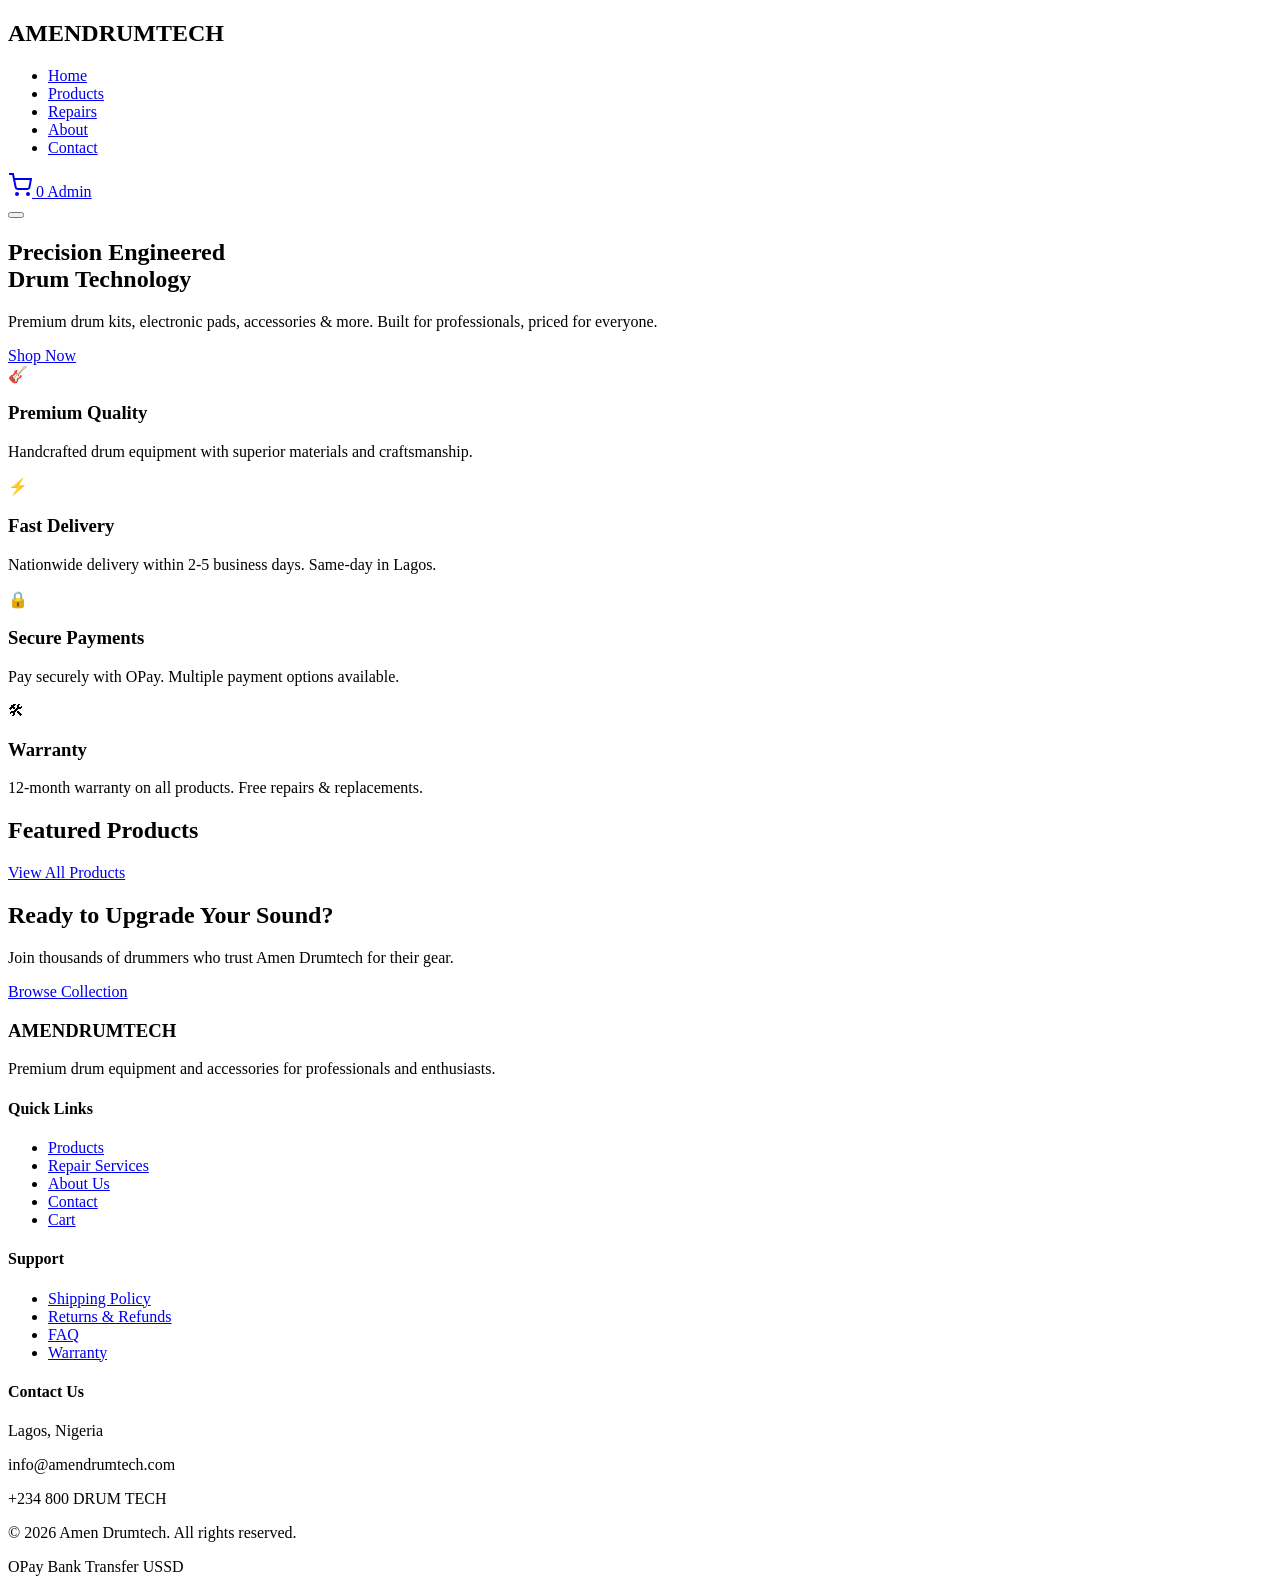
==== index.html @ 668a8f64 "Initial commit - Amen Drumtech e-commerce site with OPay integration" ====
<!DOCTYPE html>
<html lang="en">
<head>
    <meta charset="UTF-8">
    <meta name="viewport" content="width=device-width, initial-scale=1.0">
    <title>Amen Drumtech - Premium Drum Equipment & Accessories</title>
    <link rel="stylesheet" href="css/styles.css">
    <link rel="preconnect" href="https://fonts.googleapis.com">
    <link href="https://fonts.googleapis.com/css2?family=Montserrat:wght@400;600;700;900&family=Inter:wght@300;400;500;600&display=swap" rel="stylesheet">
</head>
<body>
    <header class="header">
        <nav class="nav">
            <div class="nav-brand">
                <h1 class="logo">AMEN<span>DRUMTECH</span></h1>
            </div>
            <ul class="nav-links">
                <li><a href="index.html" class="active">Home</a></li>
                <li><a href="products.html">Products</a></li>
                <li><a href="repairs.html">Repairs</a></li>
                <li><a href="about.html">About</a></li>
                <li><a href="contact.html">Contact</a></li>
            </ul>
            <div class="nav-actions">
                <a href="cart.html" class="cart-icon">
                    <svg width="24" height="24" viewBox="0 0 24 24" fill="none" stroke="currentColor" stroke-width="2">
                        <circle cx="9" cy="21" r="1"/><circle cx="20" cy="21" r="1"/>
                        <path d="M1 1h4l2.68 13.39a2 2 0 0 0 2 1.61h9.72a2 2 0 0 0 2-1.61L23 6H6"/>
                    </svg>
                    <span class="cart-count" id="cart-count">0</span>
                </a>
                <a href="admin/dashboard.html" class="btn-admin">Admin</a>
            </div>
            <button class="mobile-toggle" id="mobile-toggle">
                <span></span><span></span><span></span>
            </button>
        </nav>
    </header>

    <section class="hero">
        <div class="hero-content">
            <h2 class="hero-title">Precision Engineered<br><span>Drum Technology</span></h2>
            <p class="hero-subtitle">Premium drum kits, electronic pads, accessories & more. Built for professionals, priced for everyone.</p>
            <a href="products.html" class="btn btn-primary">Shop Now</a>
        </div>
        <div class="hero-visual">
            <div class="drum-animation">
                <div class="drum-circle"></div>
                <div class="drum-circle delay-1"></div>
                <div class="drum-circle delay-2"></div>
            </div>
        </div>
    </section>

    <section class="features">
        <div class="container">
            <div class="feature-grid">
                <div class="feature-card">
                    <div class="feature-icon">&#127928;</div>
                    <h3>Premium Quality</h3>
                    <p>Handcrafted drum equipment with superior materials and craftsmanship.</p>
                </div>
                <div class="feature-card">
                    <div class="feature-icon">&#9889;</div>
                    <h3>Fast Delivery</h3>
                    <p>Nationwide delivery within 2-5 business days. Same-day in Lagos.</p>
                </div>
                <div class="feature-card">
                    <div class="feature-icon">&#128274;</div>
                    <h3>Secure Payments</h3>
                    <p>Pay securely with OPay. Multiple payment options available.</p>
                </div>
                <div class="feature-card">
                    <div class="feature-icon">&#128736;</div>
                    <h3>Warranty</h3>
                    <p>12-month warranty on all products. Free repairs & replacements.</p>
                </div>
            </div>
        </div>
    </section>

    <section class="featured-products">
        <div class="container">
            <h2 class="section-title">Featured Products</h2>
            <div class="product-grid" id="featured-products">
                <!-- Products loaded via JS -->
            </div>
            <div class="text-center">
                <a href="products.html" class="btn btn-outline">View All Products</a>
            </div>
        </div>
    </section>

    <section class="cta-section">
        <div class="container">
            <h2>Ready to Upgrade Your Sound?</h2>
            <p>Join thousands of drummers who trust Amen Drumtech for their gear.</p>
            <a href="products.html" class="btn btn-primary">Browse Collection</a>
        </div>
    </section>

    <footer class="footer">
        <div class="container">
            <div class="footer-grid">
                <div class="footer-brand">
                    <h3 class="logo">AMEN<span>DRUMTECH</span></h3>
                    <p>Premium drum equipment and accessories for professionals and enthusiasts.</p>
                </div>
                <div class="footer-links">
                    <h4>Quick Links</h4>
                    <ul>
                        <li><a href="products.html">Products</a></li>
                        <li><a href="repairs.html">Repair Services</a></li>
                        <li><a href="about.html">About Us</a></li>
                        <li><a href="contact.html">Contact</a></li>
                        <li><a href="cart.html">Cart</a></li>
                    </ul>
                </div>
                <div class="footer-links">
                    <h4>Support</h4>
                    <ul>
                        <li><a href="#">Shipping Policy</a></li>
                        <li><a href="#">Returns & Refunds</a></li>
                        <li><a href="#">FAQ</a></li>
                        <li><a href="#">Warranty</a></li>
                    </ul>
                </div>
                <div class="footer-contact">
                    <h4>Contact Us</h4>
                    <p>Lagos, Nigeria</p>
                    <p>info@amendrumtech.com</p>
                    <p>+234 800 DRUM TECH</p>
                </div>
            </div>
            <div class="footer-bottom">
                <p>&copy; 2026 Amen Drumtech. All rights reserved.</p>
                <div class="payment-badges">
                    <span class="badge">OPay</span>
                    <span class="badge">Bank Transfer</span>
                    <span class="badge">USSD</span>
                </div>
            </div>
        </div>
    </footer>

    <script src="js/products-data.js"></script>
    <script src="js/cart.js"></script>
    <script src="js/app.js"></script>
</body>
</html>
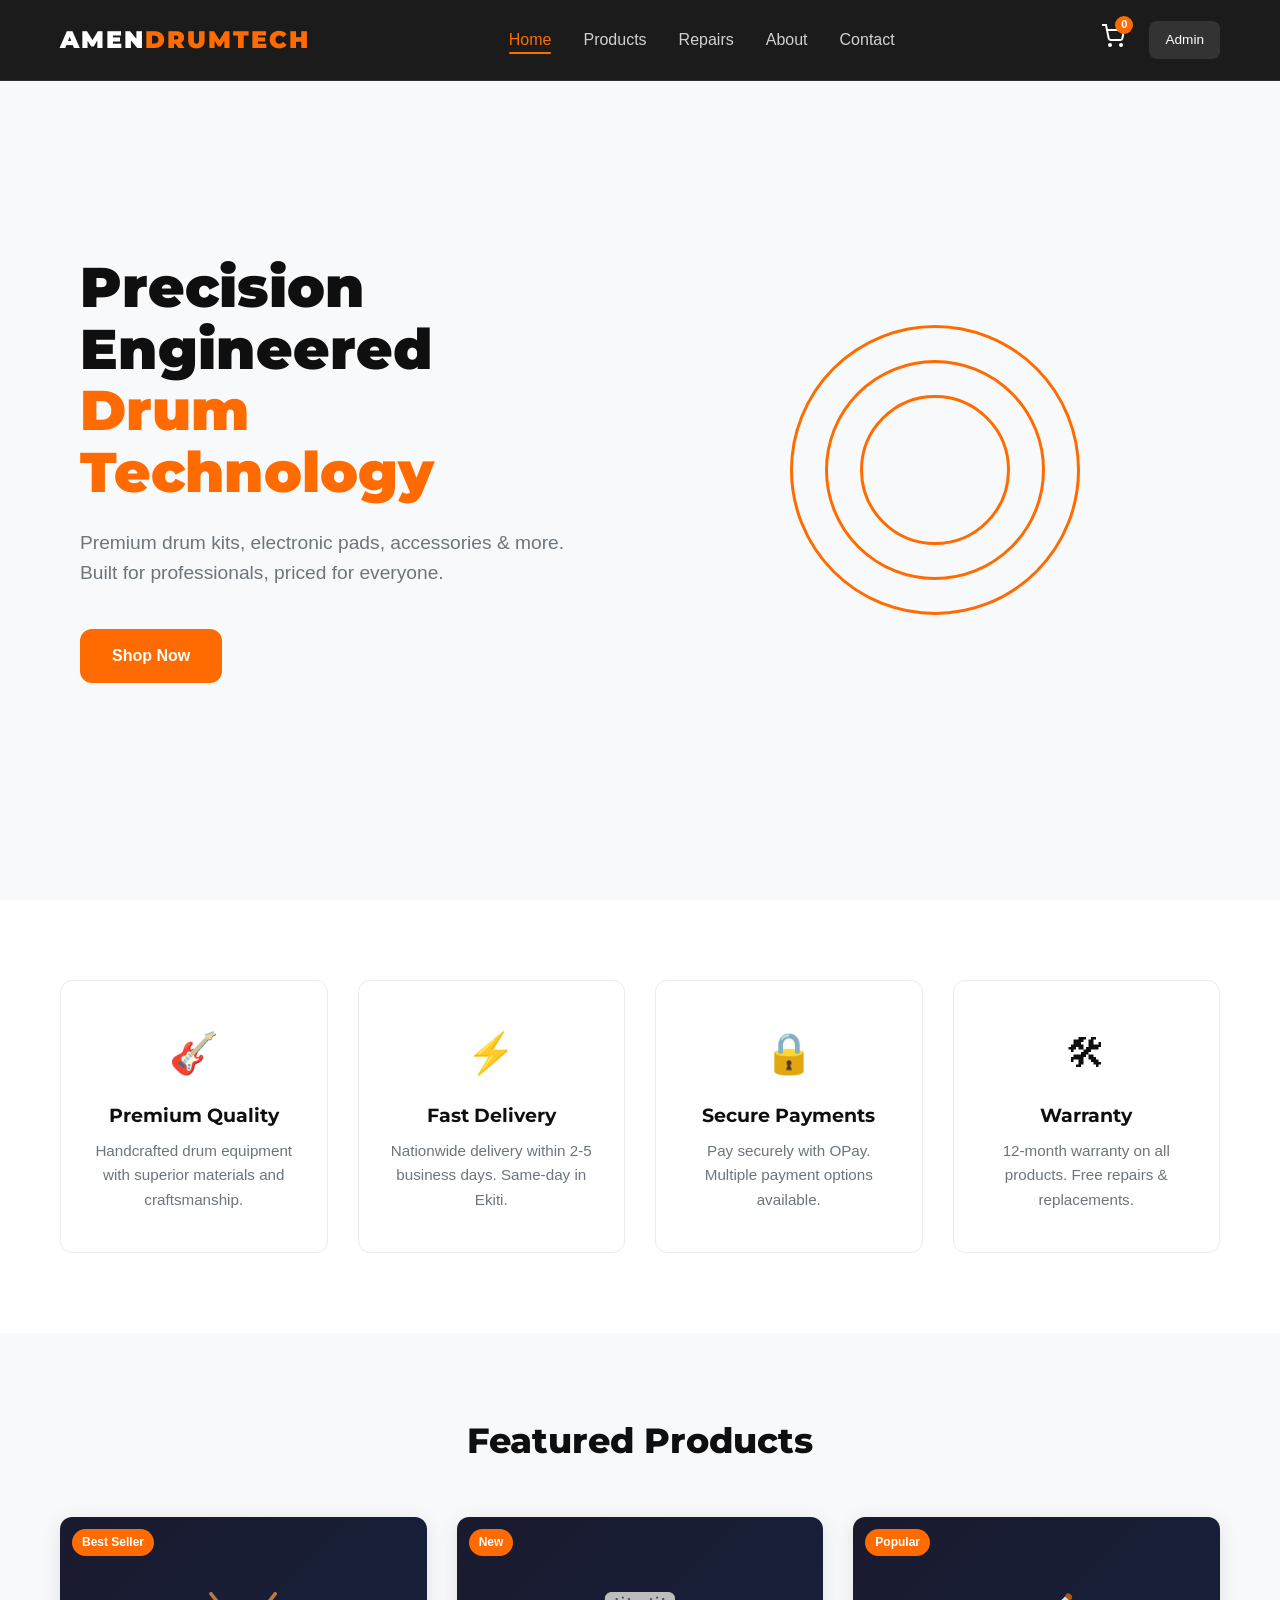
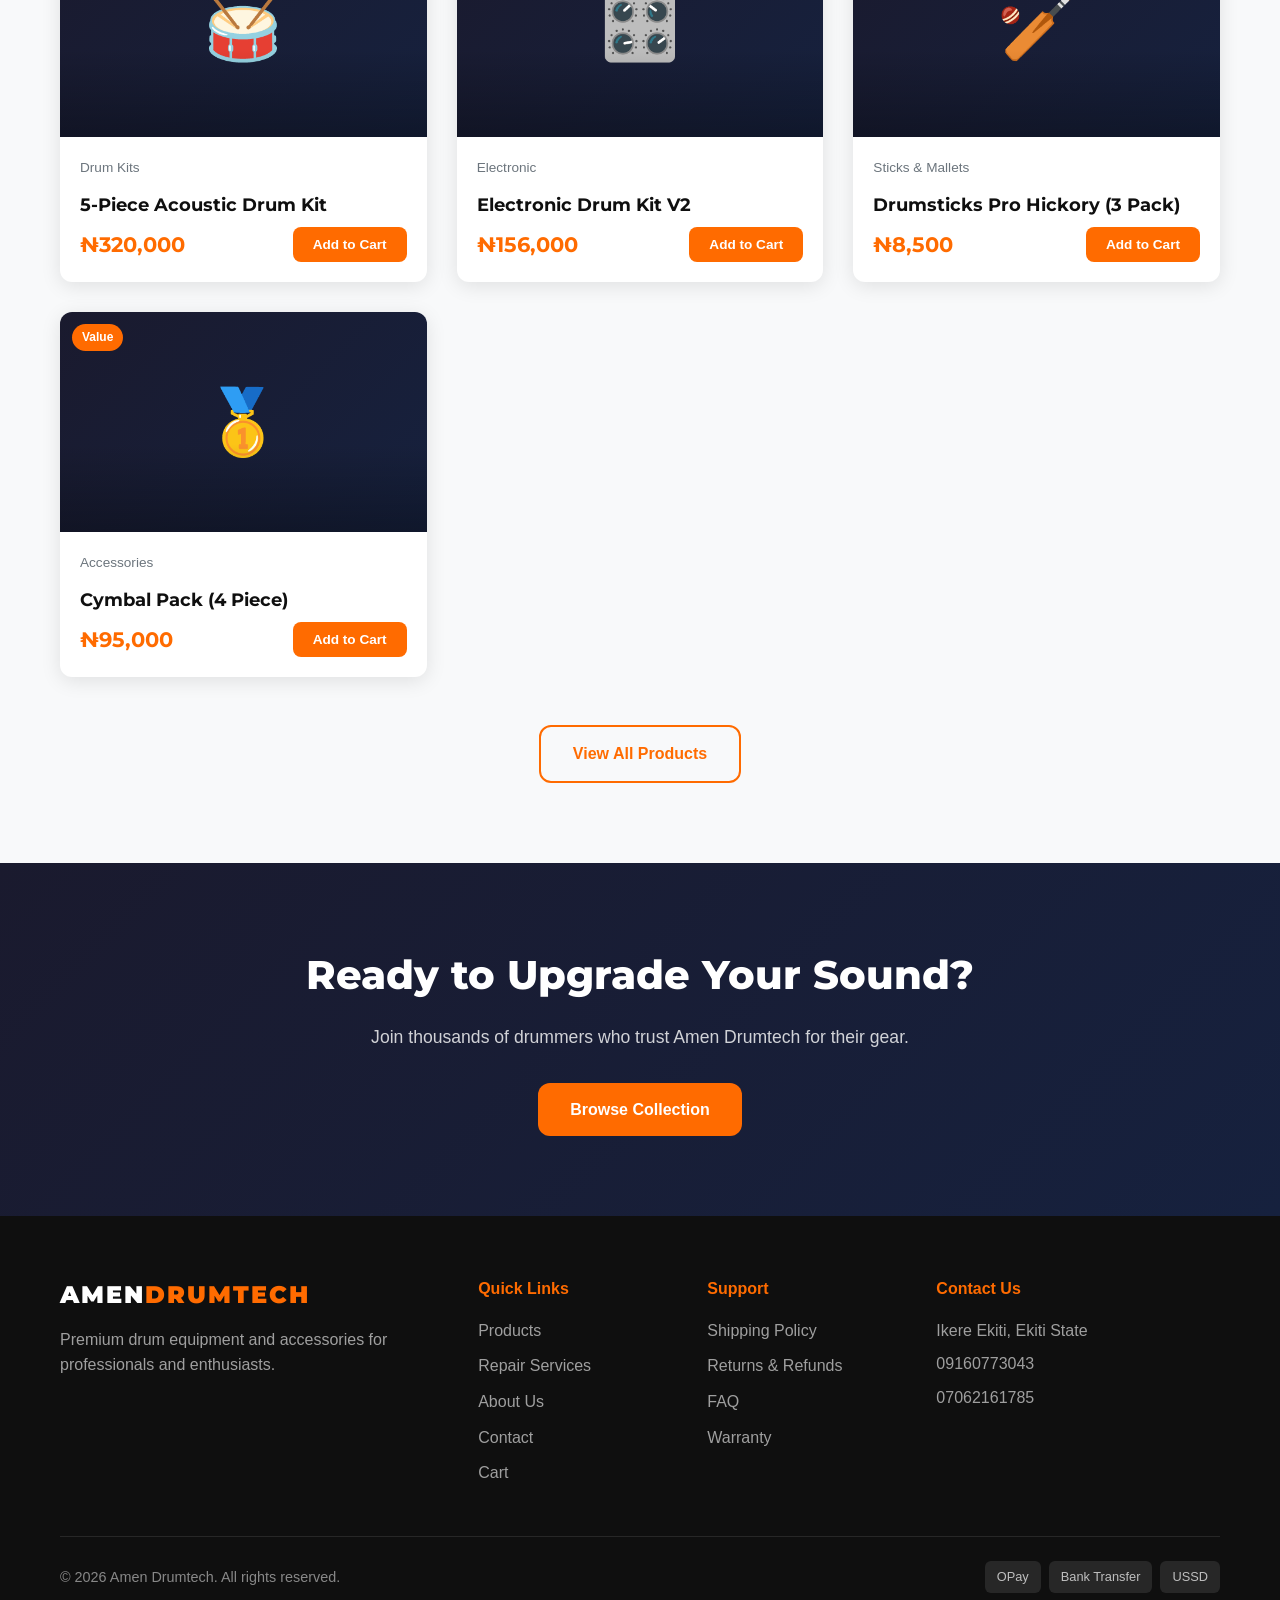
==== commit bc9d0b34: "Update contact info: Ikere Ekiti location, correct phone numbers" ====
--- a/index.html
+++ b/index.html
@@ -63,7 +63,7 @@
                 <div class="feature-card">
                     <div class="feature-icon">&#9889;</div>
                     <h3>Fast Delivery</h3>
-                    <p>Nationwide delivery within 2-5 business days. Same-day in Lagos.</p>
+                    <p>Nationwide delivery within 2-5 business days. Same-day in Ekiti.</p>
                 </div>
                 <div class="feature-card">
                     <div class="feature-icon">&#128274;</div>
@@ -127,9 +127,9 @@
                 </div>
                 <div class="footer-contact">
                     <h4>Contact Us</h4>
-                    <p>Lagos, Nigeria</p>
-                    <p>info@amendrumtech.com</p>
-                    <p>+234 800 DRUM TECH</p>
+                    <p>Ikere Ekiti, Ekiti State</p>
+                    <p>09160773043</p>
+                    <p>07062161785</p>
                 </div>
             </div>
             <div class="footer-bottom">
--- a/css/styles.css
+++ b/css/styles.css
@@ -0,0 +1,1403 @@
+/* ===== RESET & BASE ===== */
+*, *::before, *::after {
+    margin: 0;
+    padding: 0;
+    box-sizing: border-box;
+}
+
+:root {
+    --primary: #ff6b00;
+    --primary-dark: #e55d00;
+    --secondary: #1a1a2e;
+    --accent: #16213e;
+    --dark: #0f0f0f;
+    --light: #f8f9fa;
+    --gray: #6c757d;
+    --gray-light: #e9ecef;
+    --success: #28a745;
+    --warning: #ffc107;
+    --danger: #dc3545;
+    --radius: 12px;
+    --shadow: 0 4px 20px rgba(0,0,0,0.1);
+    --shadow-lg: 0 10px 40px rgba(0,0,0,0.15);
+    --transition: all 0.3s ease;
+}
+
+body {
+    font-family: 'Inter', sans-serif;
+    color: var(--dark);
+    background: var(--light);
+    line-height: 1.6;
+    overflow-x: hidden;
+}
+
+a {
+    text-decoration: none;
+    color: inherit;
+}
+
+ul { list-style: none; }
+
+.container {
+    max-width: 1200px;
+    margin: 0 auto;
+    padding: 0 20px;
+}
+
+.text-center { text-align: center; }
+
+/* ===== BUTTONS ===== */
+.btn {
+    display: inline-block;
+    padding: 14px 32px;
+    border-radius: var(--radius);
+    font-weight: 600;
+    font-size: 1rem;
+    cursor: pointer;
+    transition: var(--transition);
+    border: none;
+    text-align: center;
+}
+
+.btn-primary {
+    background: var(--primary);
+    color: white;
+}
+
+.btn-primary:hover {
+    background: var(--primary-dark);
+    transform: translateY(-2px);
+    box-shadow: 0 6px 20px rgba(255, 107, 0, 0.4);
+}
+
+.btn-outline {
+    background: transparent;
+    border: 2px solid var(--primary);
+    color: var(--primary);
+}
+
+.btn-outline:hover {
+    background: var(--primary);
+    color: white;
+}
+
+.btn-full { width: 100%; }
+
+.btn-sm {
+    padding: 8px 16px;
+    font-size: 0.85rem;
+}
+
+/* ===== HEADER & NAV ===== */
+.header {
+    position: fixed;
+    top: 0;
+    left: 0;
+    right: 0;
+    z-index: 1000;
+    background: rgba(15, 15, 15, 0.95);
+    backdrop-filter: blur(10px);
+    border-bottom: 1px solid rgba(255,255,255,0.1);
+}
+
+.nav {
+    max-width: 1200px;
+    margin: 0 auto;
+    padding: 16px 20px;
+    display: flex;
+    align-items: center;
+    justify-content: space-between;
+}
+
+.logo {
+    font-family: 'Montserrat', sans-serif;
+    font-weight: 900;
+    font-size: 1.5rem;
+    color: white;
+    letter-spacing: 2px;
+}
+
+.logo span {
+    color: var(--primary);
+}
+
+.logo a {
+    color: white;
+}
+
+.logo a span {
+    color: var(--primary);
+}
+
+.nav-links {
+    display: flex;
+    gap: 32px;
+}
+
+.nav-links a {
+    color: rgba(255,255,255,0.8);
+    font-weight: 500;
+    transition: var(--transition);
+    position: relative;
+}
+
+.nav-links a:hover,
+.nav-links a.active {
+    color: var(--primary);
+}
+
+.nav-links a.active::after {
+    content: '';
+    position: absolute;
+    bottom: -6px;
+    left: 0;
+    right: 0;
+    height: 2px;
+    background: var(--primary);
+    border-radius: 2px;
+}
+
+.nav-actions {
+    display: flex;
+    align-items: center;
+    gap: 16px;
+}
+
+.cart-icon {
+    position: relative;
+    color: white;
+    padding: 8px;
+    transition: var(--transition);
+}
+
+.cart-icon:hover { color: var(--primary); }
+
+.cart-count {
+    position: absolute;
+    top: 0;
+    right: 0;
+    background: var(--primary);
+    color: white;
+    font-size: 0.7rem;
+    width: 18px;
+    height: 18px;
+    border-radius: 50%;
+    display: flex;
+    align-items: center;
+    justify-content: center;
+    font-weight: 700;
+}
+
+.btn-admin {
+    background: rgba(255,255,255,0.1);
+    color: white;
+    padding: 8px 16px;
+    border-radius: 8px;
+    font-size: 0.85rem;
+    font-weight: 500;
+    transition: var(--transition);
+}
+
+.btn-admin:hover {
+    background: var(--primary);
+}
+
+.mobile-toggle {
+    display: none;
+    flex-direction: column;
+    gap: 5px;
+    background: none;
+    border: none;
+    cursor: pointer;
+}
+
+.mobile-toggle span {
+    width: 25px;
+    height: 2px;
+    background: white;
+    transition: var(--transition);
+}
+
+/* ===== HERO ===== */
+.hero {
+    min-height: 100vh;
+    display: flex;
+    align-items: center;
+    justify-content: space-between;
+    padding: 120px 40px 80px;
+    max-width: 1200px;
+    margin: 0 auto;
+    gap: 60px;
+}
+
+.hero-content {
+    flex: 1;
+}
+
+.hero-title {
+    font-family: 'Montserrat', sans-serif;
+    font-size: 3.5rem;
+    font-weight: 900;
+    line-height: 1.1;
+    margin-bottom: 24px;
+}
+
+.hero-title span {
+    color: var(--primary);
+}
+
+.hero-subtitle {
+    font-size: 1.2rem;
+    color: var(--gray);
+    margin-bottom: 40px;
+    max-width: 500px;
+}
+
+.hero-visual {
+    flex: 1;
+    display: flex;
+    justify-content: center;
+    align-items: center;
+}
+
+.drum-animation {
+    position: relative;
+    width: 300px;
+    height: 300px;
+    display: flex;
+    align-items: center;
+    justify-content: center;
+}
+
+.drum-circle {
+    position: absolute;
+    border: 3px solid var(--primary);
+    border-radius: 50%;
+    animation: pulse 2s ease-in-out infinite;
+}
+
+.drum-circle:nth-child(1) { width: 150px; height: 150px; }
+.drum-circle:nth-child(2) { width: 220px; height: 220px; }
+.drum-circle:nth-child(3) { width: 290px; height: 290px; }
+
+.delay-1 { animation-delay: 0.4s; }
+.delay-2 { animation-delay: 0.8s; }
+
+@keyframes pulse {
+    0%, 100% { opacity: 1; transform: scale(1); }
+    50% { opacity: 0.3; transform: scale(1.05); }
+}
+
+/* ===== FEATURES ===== */
+.features {
+    padding: 80px 0;
+    background: white;
+}
+
+.feature-grid {
+    display: grid;
+    grid-template-columns: repeat(auto-fit, minmax(250px, 1fr));
+    gap: 30px;
+}
+
+.feature-card {
+    text-align: center;
+    padding: 40px 24px;
+    border-radius: var(--radius);
+    transition: var(--transition);
+    border: 1px solid var(--gray-light);
+}
+
+.feature-card:hover {
+    transform: translateY(-5px);
+    box-shadow: var(--shadow);
+}
+
+.feature-icon {
+    font-size: 2.5rem;
+    margin-bottom: 16px;
+}
+
+.feature-card h3 {
+    font-family: 'Montserrat', sans-serif;
+    font-weight: 700;
+    margin-bottom: 8px;
+}
+
+.feature-card p {
+    color: var(--gray);
+    font-size: 0.95rem;
+}
+
+/* ===== PRODUCTS ===== */
+.featured-products,
+.products-section {
+    padding: 80px 0;
+}
+
+.section-title {
+    font-family: 'Montserrat', sans-serif;
+    font-size: 2.2rem;
+    font-weight: 800;
+    text-align: center;
+    margin-bottom: 48px;
+}
+
+.product-grid {
+    display: grid;
+    grid-template-columns: repeat(auto-fill, minmax(280px, 1fr));
+    gap: 30px;
+    margin-bottom: 48px;
+}
+
+.product-card {
+    background: white;
+    border-radius: var(--radius);
+    overflow: hidden;
+    box-shadow: var(--shadow);
+    transition: var(--transition);
+}
+
+.product-card:hover {
+    transform: translateY(-5px);
+    box-shadow: var(--shadow-lg);
+}
+
+.product-image {
+    height: 220px;
+    background: linear-gradient(135deg, var(--secondary), var(--accent));
+    display: flex;
+    align-items: center;
+    justify-content: center;
+    font-size: 4rem;
+    position: relative;
+    overflow: hidden;
+}
+
+.product-image::after {
+    content: '';
+    position: absolute;
+    top: 0;
+    left: 0;
+    right: 0;
+    bottom: 0;
+    background: linear-gradient(to bottom, transparent 60%, rgba(0,0,0,0.3));
+}
+
+.product-badge {
+    position: absolute;
+    top: 12px;
+    left: 12px;
+    background: var(--primary);
+    color: white;
+    padding: 4px 10px;
+    border-radius: 20px;
+    font-size: 0.75rem;
+    font-weight: 600;
+    z-index: 1;
+}
+
+.product-info {
+    padding: 20px;
+}
+
+.product-info h3 {
+    font-family: 'Montserrat', sans-serif;
+    font-weight: 700;
+    font-size: 1.1rem;
+    margin-bottom: 8px;
+}
+
+.product-info .category {
+    color: var(--gray);
+    font-size: 0.85rem;
+    margin-bottom: 12px;
+}
+
+.product-price {
+    display: flex;
+    align-items: center;
+    justify-content: space-between;
+}
+
+.price {
+    font-family: 'Montserrat', sans-serif;
+    font-weight: 700;
+    font-size: 1.3rem;
+    color: var(--primary);
+}
+
+.btn-add-cart {
+    background: var(--primary);
+    color: white;
+    border: none;
+    padding: 10px 20px;
+    border-radius: 8px;
+    font-weight: 600;
+    cursor: pointer;
+    transition: var(--transition);
+    font-size: 0.85rem;
+}
+
+.btn-add-cart:hover {
+    background: var(--primary-dark);
+    transform: scale(1.05);
+}
+
+/* ===== FILTERS ===== */
+.products-filter {
+    display: flex;
+    justify-content: center;
+    gap: 12px;
+    margin-bottom: 40px;
+    flex-wrap: wrap;
+}
+
+.filter-btn {
+    padding: 10px 24px;
+    border: 2px solid var(--gray-light);
+    background: white;
+    border-radius: 30px;
+    font-weight: 500;
+    cursor: pointer;
+    transition: var(--transition);
+}
+
+.filter-btn.active,
+.filter-btn:hover {
+    border-color: var(--primary);
+    background: var(--primary);
+    color: white;
+}
+
+/* ===== CTA ===== */
+.cta-section {
+    background: linear-gradient(135deg, var(--secondary), var(--accent));
+    padding: 80px 0;
+    text-align: center;
+    color: white;
+}
+
+.cta-section h2 {
+    font-family: 'Montserrat', sans-serif;
+    font-size: 2.5rem;
+    font-weight: 800;
+    margin-bottom: 16px;
+}
+
+.cta-section p {
+    font-size: 1.1rem;
+    opacity: 0.8;
+    margin-bottom: 32px;
+}
+
+/* ===== PAGE HEADER ===== */
+.page-header {
+    background: var(--secondary);
+    padding: 120px 20px 60px;
+    text-align: center;
+    color: white;
+}
+
+.page-header h2 {
+    font-family: 'Montserrat', sans-serif;
+    font-size: 2.5rem;
+    font-weight: 800;
+}
+
+.page-header p {
+    opacity: 0.7;
+    margin-top: 8px;
+}
+
+/* ===== CART ===== */
+.cart-section {
+    padding: 60px 0;
+}
+
+.cart-layout {
+    display: grid;
+    grid-template-columns: 1fr 380px;
+    gap: 40px;
+    align-items: start;
+}
+
+.cart-items {
+    background: white;
+    border-radius: var(--radius);
+    padding: 24px;
+    box-shadow: var(--shadow);
+}
+
+.cart-item {
+    display: flex;
+    align-items: center;
+    gap: 20px;
+    padding: 20px 0;
+    border-bottom: 1px solid var(--gray-light);
+}
+
+.cart-item:last-child { border-bottom: none; }
+
+.cart-item-image {
+    width: 80px;
+    height: 80px;
+    background: linear-gradient(135deg, var(--secondary), var(--accent));
+    border-radius: 10px;
+    display: flex;
+    align-items: center;
+    justify-content: center;
+    font-size: 2rem;
+    flex-shrink: 0;
+}
+
+.cart-item-info {
+    flex: 1;
+}
+
+.cart-item-info h4 {
+    font-family: 'Montserrat', sans-serif;
+    font-weight: 700;
+    margin-bottom: 4px;
+}
+
+.cart-item-info .item-price {
+    color: var(--primary);
+    font-weight: 600;
+}
+
+.cart-item-qty {
+    display: flex;
+    align-items: center;
+    gap: 12px;
+}
+
+.qty-btn {
+    width: 32px;
+    height: 32px;
+    border: 1px solid var(--gray-light);
+    background: white;
+    border-radius: 8px;
+    cursor: pointer;
+    font-weight: 700;
+    font-size: 1.1rem;
+    transition: var(--transition);
+}
+
+.qty-btn:hover {
+    border-color: var(--primary);
+    color: var(--primary);
+}
+
+.cart-item-remove {
+    background: none;
+    border: none;
+    color: var(--danger);
+    cursor: pointer;
+    font-size: 1.2rem;
+    padding: 8px;
+    transition: var(--transition);
+}
+
+.cart-item-remove:hover { transform: scale(1.2); }
+
+.empty-cart {
+    text-align: center;
+    padding: 60px 20px;
+}
+
+.empty-cart p {
+    font-size: 1.2rem;
+    color: var(--gray);
+    margin-bottom: 24px;
+}
+
+.cart-summary {
+    background: white;
+    border-radius: var(--radius);
+    padding: 30px;
+    box-shadow: var(--shadow);
+    position: sticky;
+    top: 100px;
+}
+
+.cart-summary h3 {
+    font-family: 'Montserrat', sans-serif;
+    font-weight: 700;
+    margin-bottom: 24px;
+    font-size: 1.2rem;
+}
+
+.summary-row {
+    display: flex;
+    justify-content: space-between;
+    margin-bottom: 16px;
+    font-size: 1rem;
+}
+
+.summary-row.total {
+    border-top: 2px solid var(--gray-light);
+    padding-top: 16px;
+    margin-top: 16px;
+    font-weight: 700;
+    font-size: 1.2rem;
+}
+
+.secure-text {
+    text-align: center;
+    font-size: 0.8rem;
+    color: var(--gray);
+    margin-top: 12px;
+}
+
+/* ===== MODAL ===== */
+.modal-overlay {
+    position: fixed;
+    top: 0;
+    left: 0;
+    right: 0;
+    bottom: 0;
+    background: rgba(0,0,0,0.6);
+    backdrop-filter: blur(4px);
+    z-index: 2000;
+    display: flex;
+    align-items: center;
+    justify-content: center;
+    padding: 20px;
+}
+
+.modal {
+    background: white;
+    border-radius: var(--radius);
+    width: 100%;
+    max-width: 480px;
+    max-height: 90vh;
+    overflow-y: auto;
+    box-shadow: var(--shadow-lg);
+}
+
+.modal-header {
+    display: flex;
+    justify-content: space-between;
+    align-items: center;
+    padding: 24px 24px 0;
+}
+
+.modal-header h3 {
+    font-family: 'Montserrat', sans-serif;
+    font-weight: 700;
+}
+
+.modal-close {
+    background: none;
+    border: none;
+    font-size: 1.8rem;
+    cursor: pointer;
+    color: var(--gray);
+    transition: var(--transition);
+}
+
+.modal-close:hover { color: var(--dark); }
+
+.modal-body {
+    padding: 24px;
+}
+
+/* ===== FORMS ===== */
+.form-group {
+    margin-bottom: 16px;
+}
+
+.form-group label {
+    display: block;
+    font-weight: 500;
+    margin-bottom: 6px;
+    font-size: 0.9rem;
+}
+
+.form-group input,
+.form-group textarea,
+.form-group select {
+    width: 100%;
+    padding: 12px 16px;
+    border: 1px solid var(--gray-light);
+    border-radius: 8px;
+    font-size: 1rem;
+    font-family: inherit;
+    transition: var(--transition);
+}
+
+.form-group input:focus,
+.form-group textarea:focus,
+.form-group select:focus {
+    outline: none;
+    border-color: var(--primary);
+    box-shadow: 0 0 0 3px rgba(255, 107, 0, 0.1);
+}
+
+.form-group textarea { resize: vertical; min-height: 80px; }
+
+.payment-total {
+    display: flex;
+    justify-content: space-between;
+    align-items: center;
+    font-size: 1.3rem;
+    font-weight: 700;
+    padding: 16px 0;
+    margin-bottom: 16px;
+    border-top: 2px solid var(--gray-light);
+}
+
+.payment-methods {
+    text-align: center;
+    margin-top: 16px;
+    font-size: 0.85rem;
+    color: var(--gray);
+}
+
+.spinner {
+    width: 48px;
+    height: 48px;
+    border: 4px solid var(--gray-light);
+    border-top-color: var(--primary);
+    border-radius: 50%;
+    animation: spin 1s linear infinite;
+    margin: 40px auto 20px;
+}
+
+@keyframes spin {
+    to { transform: rotate(360deg); }
+}
+
+.payment-processing,
+.payment-success {
+    text-align: center;
+    padding: 20px;
+}
+
+.success-icon {
+    width: 64px;
+    height: 64px;
+    background: var(--success);
+    color: white;
+    border-radius: 50%;
+    display: flex;
+    align-items: center;
+    justify-content: center;
+    font-size: 2rem;
+    margin: 0 auto 16px;
+}
+
+.order-ref {
+    background: var(--gray-light);
+    padding: 8px 16px;
+    border-radius: 8px;
+    font-size: 0.9rem;
+    margin: 16px 0;
+    display: inline-block;
+}
+
+/* ===== FOOTER ===== */
+.footer {
+    background: var(--dark);
+    color: white;
+    padding: 60px 0 24px;
+}
+
+.footer-grid {
+    display: grid;
+    grid-template-columns: 2fr 1fr 1fr 1.5fr;
+    gap: 40px;
+    margin-bottom: 40px;
+}
+
+.footer-brand p {
+    color: rgba(255,255,255,0.6);
+    margin-top: 12px;
+}
+
+.footer-links h4,
+.footer-contact h4 {
+    font-weight: 600;
+    margin-bottom: 16px;
+    color: var(--primary);
+}
+
+.footer-links li { margin-bottom: 10px; }
+
+.footer-links a {
+    color: rgba(255,255,255,0.6);
+    transition: var(--transition);
+}
+
+.footer-links a:hover { color: var(--primary); }
+
+.footer-contact p {
+    color: rgba(255,255,255,0.6);
+    margin-bottom: 8px;
+}
+
+.footer-bottom {
+    border-top: 1px solid rgba(255,255,255,0.1);
+    padding-top: 24px;
+    display: flex;
+    justify-content: space-between;
+    align-items: center;
+    flex-wrap: wrap;
+    gap: 16px;
+}
+
+.footer-bottom p { color: rgba(255,255,255,0.5); font-size: 0.9rem; }
+
+.payment-badges {
+    display: flex;
+    gap: 8px;
+}
+
+.badge {
+    background: rgba(255,255,255,0.1);
+    padding: 6px 12px;
+    border-radius: 6px;
+    font-size: 0.8rem;
+    color: rgba(255,255,255,0.7);
+}
+
+/* ===== ADMIN ===== */
+.admin-body { background: #f4f5f7; }
+
+.admin-header .nav { padding: 12px 20px; }
+
+.admin-badge {
+    background: var(--primary);
+    color: white;
+    padding: 3px 10px;
+    border-radius: 4px;
+    font-size: 0.7rem;
+    font-weight: 700;
+    margin-left: 12px;
+    text-transform: uppercase;
+}
+
+.admin-content {
+    padding: 100px 0 60px;
+}
+
+.admin-title {
+    font-family: 'Montserrat', sans-serif;
+    font-size: 1.8rem;
+    font-weight: 800;
+    margin-bottom: 32px;
+}
+
+.page-title-row {
+    display: flex;
+    justify-content: space-between;
+    align-items: center;
+    margin-bottom: 32px;
+}
+
+.page-title-row .admin-title { margin-bottom: 0; }
+
+.stats-grid {
+    display: grid;
+    grid-template-columns: repeat(auto-fit, minmax(220px, 1fr));
+    gap: 20px;
+    margin-bottom: 40px;
+}
+
+.stat-card {
+    background: white;
+    border-radius: var(--radius);
+    padding: 24px;
+    display: flex;
+    align-items: center;
+    gap: 16px;
+    box-shadow: var(--shadow);
+}
+
+.stat-icon {
+    width: 50px;
+    height: 50px;
+    border-radius: 12px;
+    display: flex;
+    align-items: center;
+    justify-content: center;
+    font-size: 1.5rem;
+}
+
+.stat-icon.revenue { background: #fff3e0; }
+.stat-icon.orders { background: #e3f2fd; }
+.stat-icon.payouts { background: #e8f5e9; }
+.stat-icon.pending { background: #fce4ec; }
+
+.stat-info h3 {
+    font-family: 'Montserrat', sans-serif;
+    font-weight: 700;
+    font-size: 1.3rem;
+}
+
+.stat-info p {
+    color: var(--gray);
+    font-size: 0.85rem;
+}
+
+.admin-grid {
+    display: grid;
+    grid-template-columns: 1.5fr 1fr;
+    gap: 30px;
+}
+
+.admin-card {
+    background: white;
+    border-radius: var(--radius);
+    padding: 24px;
+    box-shadow: var(--shadow);
+    margin-bottom: 30px;
+}
+
+.admin-card h3 {
+    font-family: 'Montserrat', sans-serif;
+    font-weight: 700;
+    margin-bottom: 16px;
+}
+
+.card-desc {
+    color: var(--gray);
+    font-size: 0.9rem;
+    margin-bottom: 20px;
+}
+
+.admin-table {
+    width: 100%;
+    border-collapse: collapse;
+    margin-bottom: 16px;
+}
+
+.admin-table th,
+.admin-table td {
+    padding: 12px;
+    text-align: left;
+    border-bottom: 1px solid var(--gray-light);
+    font-size: 0.9rem;
+}
+
+.admin-table th {
+    font-weight: 600;
+    color: var(--gray);
+    font-size: 0.8rem;
+    text-transform: uppercase;
+    letter-spacing: 0.5px;
+}
+
+.status {
+    padding: 4px 10px;
+    border-radius: 20px;
+    font-size: 0.75rem;
+    font-weight: 600;
+}
+
+.status.paid { background: #d4edda; color: #155724; }
+.status.processing { background: #fff3cd; color: #856404; }
+.status.pending { background: #f8d7da; color: #721c24; }
+
+.badge-opay {
+    background: #1dc286;
+    color: white;
+    padding: 3px 8px;
+    border-radius: 4px;
+    font-size: 0.75rem;
+    font-weight: 600;
+}
+
+/* ===== PAYOUTS ===== */
+.payout-stats {
+    display: grid;
+    grid-template-columns: repeat(auto-fit, minmax(200px, 1fr));
+    gap: 20px;
+    margin-bottom: 30px;
+}
+
+.pstat {
+    background: white;
+    border-radius: var(--radius);
+    padding: 20px;
+    box-shadow: var(--shadow);
+}
+
+.pstat-label {
+    display: block;
+    font-size: 0.85rem;
+    color: var(--gray);
+    margin-bottom: 6px;
+}
+
+.pstat-value {
+    font-family: 'Montserrat', sans-serif;
+    font-weight: 700;
+    font-size: 1.3rem;
+}
+
+.pstat-value.warning { color: var(--warning); }
+
+.quick-payout-form .form-group { margin-bottom: 12px; }
+
+/* ===== ABOUT & CONTACT ===== */
+.about-section,
+.contact-section {
+    padding: 60px 0;
+}
+
+.about-grid {
+    display: grid;
+    grid-template-columns: 1fr 1fr;
+    gap: 60px;
+    align-items: center;
+}
+
+.about-text h3 {
+    font-family: 'Montserrat', sans-serif;
+    font-weight: 700;
+    font-size: 1.5rem;
+    margin-bottom: 16px;
+}
+
+.about-text p {
+    color: var(--gray);
+    margin-bottom: 12px;
+}
+
+.contact-grid {
+    display: grid;
+    grid-template-columns: 1fr 1fr;
+    gap: 40px;
+}
+
+.contact-form {
+    background: white;
+    padding: 30px;
+    border-radius: var(--radius);
+    box-shadow: var(--shadow);
+}
+
+.contact-info-card {
+    background: var(--secondary);
+    color: white;
+    padding: 30px;
+    border-radius: var(--radius);
+}
+
+.contact-info-card h3 {
+    font-family: 'Montserrat', sans-serif;
+    margin-bottom: 24px;
+}
+
+.contact-info-item {
+    margin-bottom: 20px;
+}
+
+.contact-info-item h4 {
+    color: var(--primary);
+    font-size: 0.9rem;
+    margin-bottom: 4px;
+}
+
+.contact-info-item p {
+    color: rgba(255,255,255,0.7);
+}
+
+/* ===== REPAIR SERVICES ===== */
+.repair-services {
+    padding: 80px 0;
+}
+
+.services-grid {
+    display: grid;
+    grid-template-columns: repeat(auto-fill, minmax(280px, 1fr));
+    gap: 24px;
+}
+
+.service-card {
+    background: white;
+    border-radius: var(--radius);
+    padding: 30px;
+    box-shadow: var(--shadow);
+    transition: var(--transition);
+    border: 1px solid var(--gray-light);
+}
+
+.service-card:hover {
+    transform: translateY(-5px);
+    box-shadow: var(--shadow-lg);
+    border-color: var(--primary);
+}
+
+.service-icon {
+    font-size: 2.5rem;
+    margin-bottom: 16px;
+}
+
+.service-card h3 {
+    font-family: 'Montserrat', sans-serif;
+    font-weight: 700;
+    font-size: 1.1rem;
+    margin-bottom: 10px;
+}
+
+.service-card p {
+    color: var(--gray);
+    font-size: 0.9rem;
+    margin-bottom: 16px;
+    line-height: 1.5;
+}
+
+.service-price {
+    display: flex;
+    justify-content: space-between;
+    align-items: center;
+    margin-bottom: 16px;
+    padding-top: 12px;
+    border-top: 1px solid var(--gray-light);
+}
+
+.service-price .price {
+    font-size: 1.1rem;
+}
+
+.service-time {
+    background: var(--gray-light);
+    padding: 4px 10px;
+    border-radius: 20px;
+    font-size: 0.8rem;
+    color: var(--gray);
+    font-weight: 500;
+}
+
+/* Repair Process */
+.repair-process {
+    padding: 80px 0;
+    background: white;
+}
+
+.process-grid {
+    display: grid;
+    grid-template-columns: repeat(auto-fit, minmax(220px, 1fr));
+    gap: 30px;
+}
+
+.process-step {
+    text-align: center;
+    padding: 30px 20px;
+    position: relative;
+}
+
+.step-number {
+    width: 50px;
+    height: 50px;
+    background: var(--primary);
+    color: white;
+    border-radius: 50%;
+    display: flex;
+    align-items: center;
+    justify-content: center;
+    font-family: 'Montserrat', sans-serif;
+    font-weight: 700;
+    font-size: 1.3rem;
+    margin: 0 auto 16px;
+}
+
+.process-step h3 {
+    font-family: 'Montserrat', sans-serif;
+    font-weight: 700;
+    margin-bottom: 8px;
+}
+
+.process-step p {
+    color: var(--gray);
+    font-size: 0.9rem;
+}
+
+/* Repair Tracking */
+.repair-tracking {
+    padding: 80px 0;
+    background: linear-gradient(135deg, var(--secondary), var(--accent));
+}
+
+.tracking-card {
+    max-width: 600px;
+    margin: 0 auto;
+    text-align: center;
+    color: white;
+}
+
+.tracking-card h2 {
+    font-family: 'Montserrat', sans-serif;
+    font-weight: 800;
+    font-size: 2rem;
+    margin-bottom: 8px;
+}
+
+.tracking-card > p {
+    opacity: 0.7;
+    margin-bottom: 30px;
+}
+
+.tracking-form {
+    display: flex;
+    gap: 12px;
+    margin-bottom: 24px;
+}
+
+.tracking-form input {
+    flex: 1;
+    padding: 14px 20px;
+    border: none;
+    border-radius: var(--radius);
+    font-size: 1rem;
+    font-family: inherit;
+}
+
+.tracking-form input:focus {
+    outline: 2px solid var(--primary);
+}
+
+.tracking-result {
+    background: white;
+    color: var(--dark);
+    border-radius: var(--radius);
+    padding: 24px;
+    text-align: left;
+}
+
+.tracking-status {
+    display: flex;
+    align-items: center;
+    gap: 10px;
+    margin-bottom: 16px;
+    font-weight: 600;
+    font-size: 1.1rem;
+}
+
+.status-dot {
+    width: 12px;
+    height: 12px;
+    border-radius: 50%;
+    background: var(--success);
+}
+
+.status-not-found .status-dot {
+    background: var(--danger);
+}
+
+.tracking-details p {
+    margin-bottom: 8px;
+    font-size: 0.95rem;
+    color: var(--gray);
+}
+
+.tracking-details strong {
+    color: var(--dark);
+}
+
+/* Booking Modal Extras */
+.selected-service {
+    display: flex;
+    justify-content: space-between;
+    align-items: center;
+    background: var(--gray-light);
+    padding: 14px 18px;
+    border-radius: 8px;
+    margin-bottom: 20px;
+    font-weight: 600;
+}
+
+.selected-service span:last-child {
+    color: var(--primary);
+    font-family: 'Montserrat', sans-serif;
+    font-weight: 700;
+}
+
+.summary-details {
+    background: var(--gray-light);
+    padding: 16px;
+    border-radius: 8px;
+    margin-top: 16px;
+}
+
+.summary-details p {
+    margin-bottom: 8px;
+    font-size: 0.9rem;
+}
+
+.summary-details p:last-child {
+    margin-bottom: 0;
+}
+
+/* ===== RESPONSIVE ===== */
+@media (max-width: 768px) {
+    .mobile-toggle { display: flex; }
+
+    .nav-links {
+        display: none;
+        position: absolute;
+        top: 100%;
+        left: 0;
+        right: 0;
+        background: var(--dark);
+        flex-direction: column;
+        padding: 20px;
+        gap: 16px;
+    }
+
+    .nav-links.active { display: flex; }
+
+    .hero {
+        flex-direction: column;
+        text-align: center;
+        padding: 120px 20px 60px;
+    }
+
+    .hero-title { font-size: 2.5rem; }
+    .hero-subtitle { margin: 0 auto 32px; }
+
+    .cart-layout {
+        grid-template-columns: 1fr;
+    }
+
+    .footer-grid {
+        grid-template-columns: 1fr 1fr;
+    }
+
+    .admin-grid {
+        grid-template-columns: 1fr;
+    }
+
+    .about-grid,
+    .contact-grid {
+        grid-template-columns: 1fr;
+    }
+
+    .stats-grid {
+        grid-template-columns: 1fr 1fr;
+    }
+}
+
+@media (max-width: 480px) {
+    .hero-title { font-size: 2rem; }
+
+    .product-grid {
+        grid-template-columns: 1fr;
+    }
+
+    .stats-grid {
+        grid-template-columns: 1fr;
+    }
+
+    .footer-grid {
+        grid-template-columns: 1fr;
+    }
+
+    .footer-bottom {
+        flex-direction: column;
+        text-align: center;
+    }
+}
